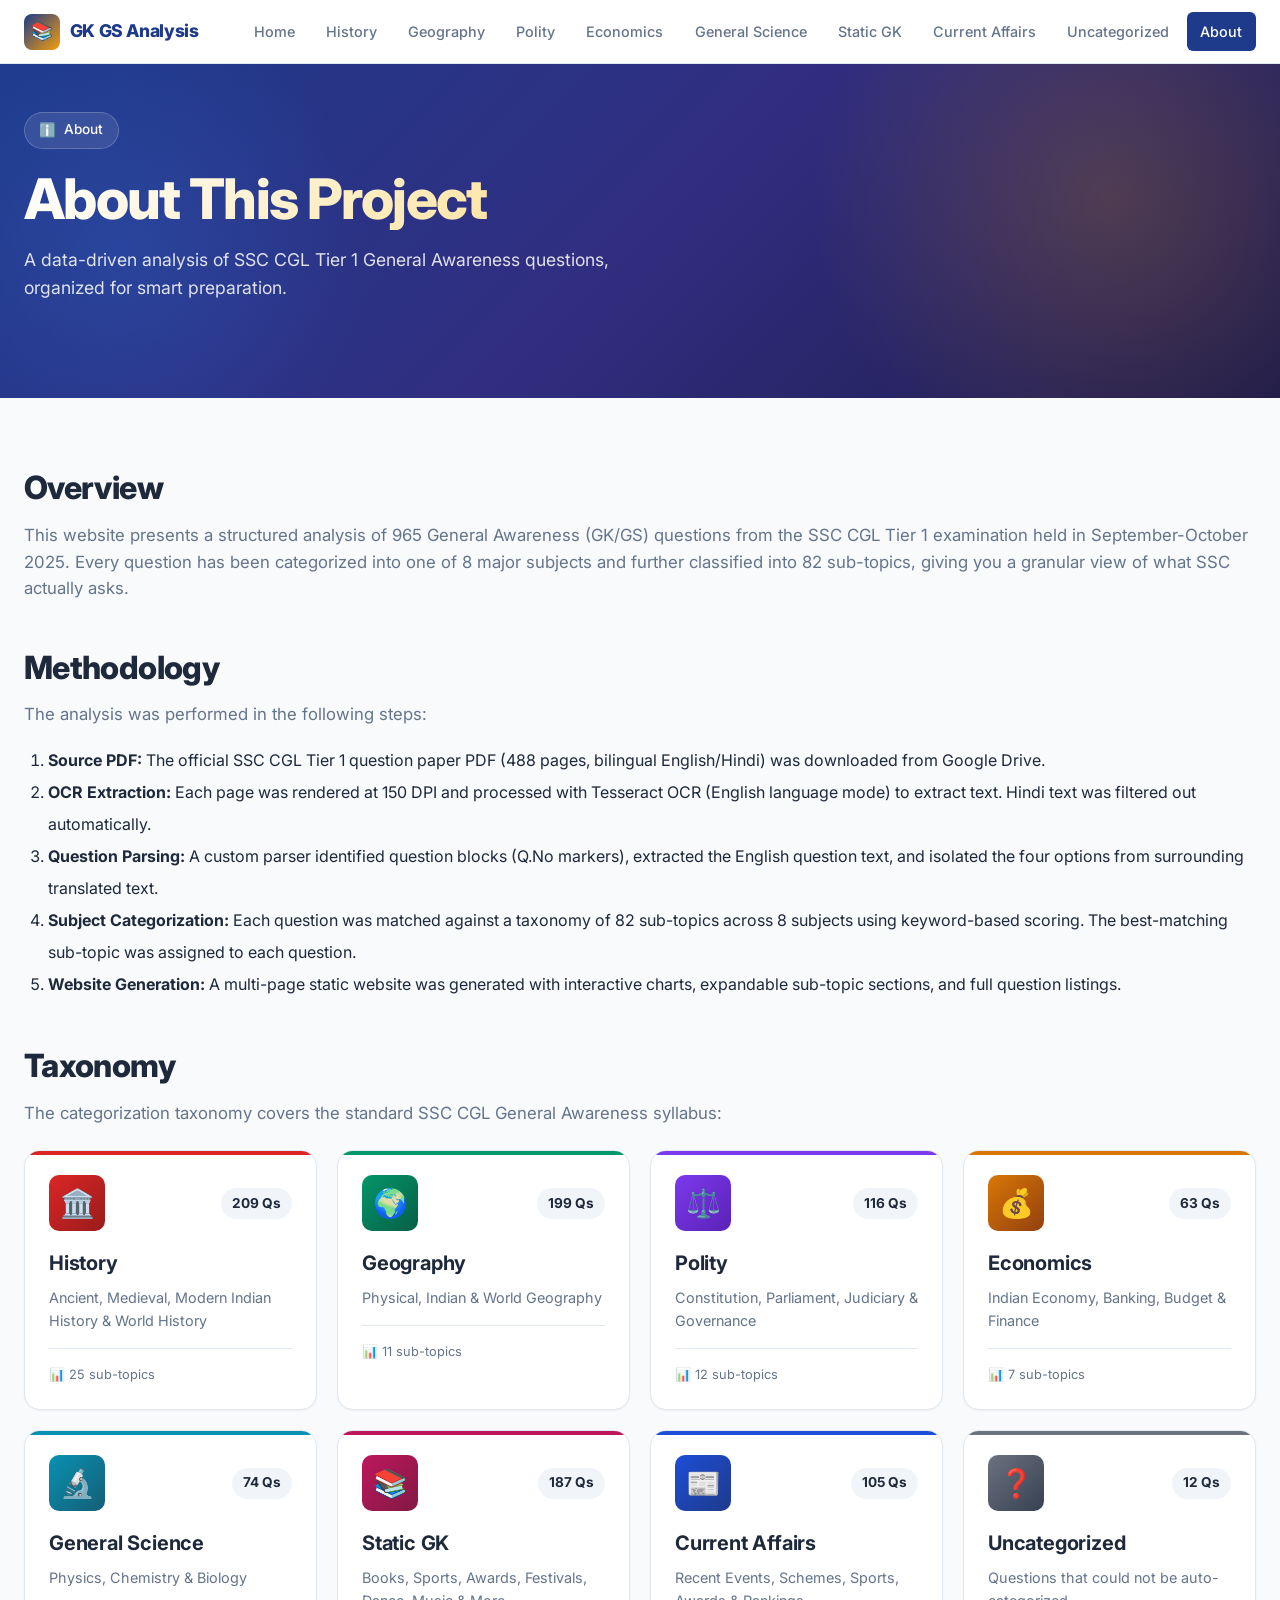
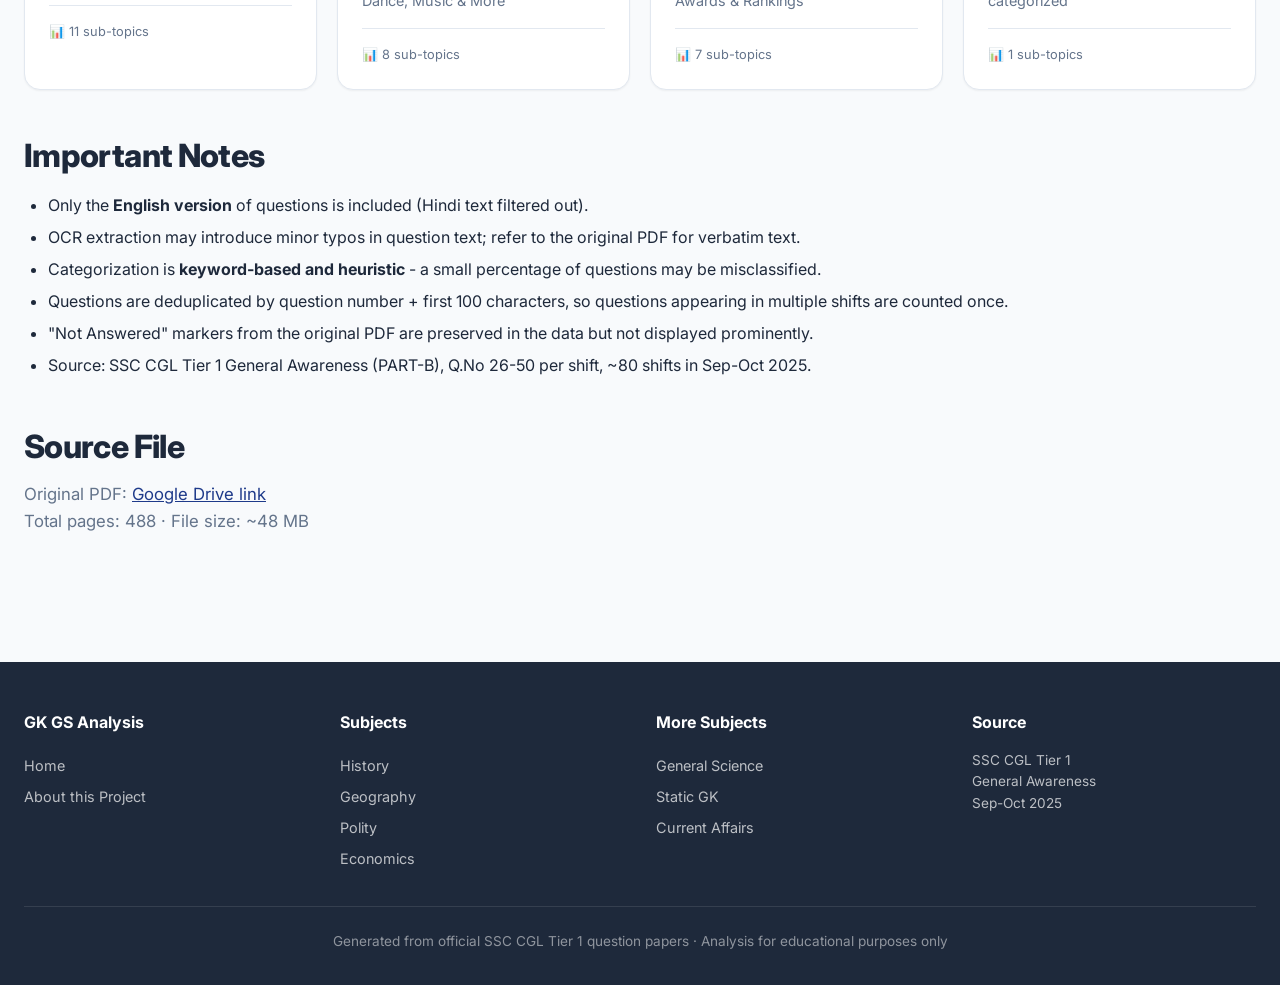
==== about.html @ 0757360e "Initial commit: GK GS PYQ Analysis website - 965 questions from SSC CGL Tier 1 (Sep-Oct 2025) - 8 su" ====
<!DOCTYPE html>
<html lang="en">
<head>
<meta charset="UTF-8">
<meta name="viewport" content="width=device-width, initial-scale=1.0">
<title>About &middot; GK GS Analysis</title>
<link rel="preconnect" href="https://fonts.googleapis.com">
<link rel="preconnect" href="https://fonts.gstatic.com" crossorigin>
<link href="https://fonts.googleapis.com/css2?family=Inter:wght@400;500;600;700;800&display=swap" rel="stylesheet">
<link rel="stylesheet" href="styles.css">
</head>
<body>
<nav class="navbar">
  <div class="nav-container">
    <a href="index.html" class="nav-logo">
      <div class="nav-logo-icon">📚</div>
      <span>GK GS Analysis</span>
    </a>
    <button class="mobile-menu-btn" onclick="toggleMobileMenu()">☰</button>
    <ul class="nav-links">
      <li><a href="index.html" class="">Home</a></li>
<li><a href="history.html" class="">History</a></li>
<li><a href="geography.html" class="">Geography</a></li>
<li><a href="polity.html" class="">Polity</a></li>
<li><a href="economics.html" class="">Economics</a></li>
<li><a href="science.html" class="">General Science</a></li>
<li><a href="static-gk.html" class="">Static GK</a></li>
<li><a href="current-affairs.html" class="">Current Affairs</a></li>
<li><a href="uncategorized.html" class="">Uncategorized</a></li>
<li><a href="about.html" class="active">About</a></li>
    </ul>
  </div>
</nav>

<section class="hero" style="padding: 3rem 1.5rem 4rem;">
  <div class="hero-content">
    <div class="hero-badge"><span>ℹ️</span> About</div>
    <h1>About This Project</h1>
    <p>A data-driven analysis of SSC CGL Tier 1 General Awareness questions, organized for smart preparation.</p>
  </div>
</section>

<section class="section">
  <h2 class="section-title">Overview</h2>
  <p style="font-size: 1.05rem; color: var(--text-muted); margin-bottom: 1.5rem;">
    This website presents a structured analysis of 965 General Awareness (GK/GS) questions 
    from the SSC CGL Tier 1 examination held in September-October 2025. Every question has been categorized 
    into one of 8 major subjects and further classified into 82 
    sub-topics, giving you a granular view of what SSC actually asks.
  </p>

  <h2 class="section-title" style="margin-top: 2.5rem;">Methodology</h2>
  <p style="font-size: 1.05rem; color: var(--text-muted); margin-bottom: 1rem;">
    The analysis was performed in the following steps:
  </p>
  <ol style="font-size: 1rem; color: var(--text); margin-left: 1.5rem; line-height: 2;">
    <li><strong>Source PDF:</strong> The official SSC CGL Tier 1 question paper PDF (488 pages, bilingual English/Hindi) was downloaded from Google Drive.</li>
    <li><strong>OCR Extraction:</strong> Each page was rendered at 150 DPI and processed with Tesseract OCR (English language mode) to extract text. Hindi text was filtered out automatically.</li>
    <li><strong>Question Parsing:</strong> A custom parser identified question blocks (Q.No markers), extracted the English question text, and isolated the four options from surrounding translated text.</li>
    <li><strong>Subject Categorization:</strong> Each question was matched against a taxonomy of 82 sub-topics across 8 subjects using keyword-based scoring. The best-matching sub-topic was assigned to each question.</li>
    <li><strong>Website Generation:</strong> A multi-page static website was generated with interactive charts, expandable sub-topic sections, and full question listings.</li>
  </ol>

  <h2 class="section-title" style="margin-top: 2.5rem;">Taxonomy</h2>
  <p style="font-size: 1.05rem; color: var(--text-muted); margin-bottom: 1rem;">
    The categorization taxonomy covers the standard SSC CGL General Awareness syllabus:
  </p>
  <div class="subject-grid" style="margin-top: 1.5rem;">
    <a href="history.html" class="subject-card" style="--card-color: #dc2626; --card-gradient: linear-gradient(135deg, #dc2626 0%, #991b1b 100%);">
      <div class="subject-card-header">
        <div class="subject-icon">🏛️</div>
        <div class="subject-count">209 Qs</div>
      </div>
      <h3>History</h3>
      <p>Ancient, Medieval, Modern Indian History &amp; World History</p>
      <div class="subject-card-meta">
        <span>📊 25 sub-topics</span>
      </div>
    </a>
    <a href="geography.html" class="subject-card" style="--card-color: #059669; --card-gradient: linear-gradient(135deg, #059669 0%, #065f46 100%);">
      <div class="subject-card-header">
        <div class="subject-icon">🌍</div>
        <div class="subject-count">199 Qs</div>
      </div>
      <h3>Geography</h3>
      <p>Physical, Indian &amp; World Geography</p>
      <div class="subject-card-meta">
        <span>📊 11 sub-topics</span>
      </div>
    </a>
    <a href="polity.html" class="subject-card" style="--card-color: #7c3aed; --card-gradient: linear-gradient(135deg, #7c3aed 0%, #5b21b6 100%);">
      <div class="subject-card-header">
        <div class="subject-icon">⚖️</div>
        <div class="subject-count">116 Qs</div>
      </div>
      <h3>Polity</h3>
      <p>Constitution, Parliament, Judiciary &amp; Governance</p>
      <div class="subject-card-meta">
        <span>📊 12 sub-topics</span>
      </div>
    </a>
    <a href="economics.html" class="subject-card" style="--card-color: #d97706; --card-gradient: linear-gradient(135deg, #d97706 0%, #92400e 100%);">
      <div class="subject-card-header">
        <div class="subject-icon">💰</div>
        <div class="subject-count">63 Qs</div>
      </div>
      <h3>Economics</h3>
      <p>Indian Economy, Banking, Budget &amp; Finance</p>
      <div class="subject-card-meta">
        <span>📊 7 sub-topics</span>
      </div>
    </a>
    <a href="science.html" class="subject-card" style="--card-color: #0891b2; --card-gradient: linear-gradient(135deg, #0891b2 0%, #155e75 100%);">
      <div class="subject-card-header">
        <div class="subject-icon">🔬</div>
        <div class="subject-count">74 Qs</div>
      </div>
      <h3>General Science</h3>
      <p>Physics, Chemistry &amp; Biology</p>
      <div class="subject-card-meta">
        <span>📊 11 sub-topics</span>
      </div>
    </a>
    <a href="static-gk.html" class="subject-card" style="--card-color: #be185d; --card-gradient: linear-gradient(135deg, #be185d 0%, #831843 100%);">
      <div class="subject-card-header">
        <div class="subject-icon">📚</div>
        <div class="subject-count">187 Qs</div>
      </div>
      <h3>Static GK</h3>
      <p>Books, Sports, Awards, Festivals, Dance, Music &amp; More</p>
      <div class="subject-card-meta">
        <span>📊 8 sub-topics</span>
      </div>
    </a>
    <a href="current-affairs.html" class="subject-card" style="--card-color: #1d4ed8; --card-gradient: linear-gradient(135deg, #1d4ed8 0%, #1e3a8a 100%);">
      <div class="subject-card-header">
        <div class="subject-icon">📰</div>
        <div class="subject-count">105 Qs</div>
      </div>
      <h3>Current Affairs</h3>
      <p>Recent Events, Schemes, Sports, Awards &amp; Rankings</p>
      <div class="subject-card-meta">
        <span>📊 7 sub-topics</span>
      </div>
    </a>
    <a href="uncategorized.html" class="subject-card" style="--card-color: #6b7280; --card-gradient: linear-gradient(135deg, #6b7280 0%, #374151 100%);">
      <div class="subject-card-header">
        <div class="subject-icon">❓</div>
        <div class="subject-count">12 Qs</div>
      </div>
      <h3>Uncategorized</h3>
      <p>Questions that could not be auto-categorized</p>
      <div class="subject-card-meta">
        <span>📊 1 sub-topics</span>
      </div>
    </a>
  </div>

  <h2 class="section-title" style="margin-top: 2.5rem;">Important Notes</h2>
  <ul style="font-size: 1rem; color: var(--text); margin-left: 1.5rem; line-height: 2;">
    <li>Only the <strong>English version</strong> of questions is included (Hindi text filtered out).</li>
    <li>OCR extraction may introduce minor typos in question text; refer to the original PDF for verbatim text.</li>
    <li>Categorization is <strong>keyword-based and heuristic</strong> - a small percentage of questions may be misclassified.</li>
    <li>Questions are deduplicated by question number + first 100 characters, so questions appearing in multiple shifts are counted once.</li>
    <li>"Not Answered" markers from the original PDF are preserved in the data but not displayed prominently.</li>
    <li>Source: SSC CGL Tier 1 General Awareness (PART-B), Q.No 26-50 per shift, ~80 shifts in Sep-Oct 2025.</li>
  </ul>

  <h2 class="section-title" style="margin-top: 2.5rem;">Source File</h2>
  <p style="font-size: 1.05rem; color: var(--text-muted);">
    Original PDF: <a href="https://drive.google.com/file/d/1no_Hvs2e3aBy-VrHvecGiYZixGHVuUUw/view" target="_blank" style="color: var(--primary);">Google Drive link</a><br>
    Total pages: 488 &middot; File size: ~48 MB
  </p>
</section>

<footer class="footer">
  <div class="footer-content">
    <div class="footer-section">
      <h4>GK GS Analysis</h4>
      <a href="index.html">Home</a>
      <a href="about.html">About this Project</a>
    </div>
    <div class="footer-section">
      <h4>Subjects</h4>
      <a href="history.html">History</a>
      <a href="geography.html">Geography</a>
      <a href="polity.html">Polity</a>
      <a href="economics.html">Economics</a>
    </div>
    <div class="footer-section">
      <h4>More Subjects</h4>
      <a href="science.html">General Science</a>
      <a href="static-gk.html">Static GK</a>
      <a href="current-affairs.html">Current Affairs</a>
    </div>
    <div class="footer-section">
      <h4>Source</h4>
      <p style="font-size:0.85rem; color:rgba(255,255,255,0.7);">SSC CGL Tier 1<br>General Awareness<br>Sep-Oct 2025</p>
    </div>
  </div>
  <div class="footer-bottom">
    Generated from official SSC CGL Tier 1 question papers &middot; Analysis for educational purposes only
  </div>
</footer>

<script src="app.js"></script>
</body>
</html>
---- styles.css ----
/* ===== GK GS Analysis - Modern Stylesheet ===== */

:root {
  --primary: #1e3a8a;
  --primary-dark: #1e293b;
  --accent: #f59e0b;
  --accent-light: #fbbf24;
  --bg: #f8fafc;
  --bg-card: #ffffff;
  --text: #1e293b;
  --text-muted: #64748b;
  --border: #e2e8f0;
  --shadow-sm: 0 1px 2px rgba(0,0,0,0.05);
  --shadow-md: 0 4px 6px -1px rgba(0,0,0,0.1), 0 2px 4px -2px rgba(0,0,0,0.06);
  --shadow-lg: 0 10px 15px -3px rgba(0,0,0,0.1), 0 4px 6px -4px rgba(0,0,0,0.05);
  --shadow-xl: 0 20px 25px -5px rgba(0,0,0,0.1), 0 8px 10px -6px rgba(0,0,0,0.05);
  --radius-sm: 6px;
  --radius-md: 10px;
  --radius-lg: 16px;
  --radius-xl: 24px;
}

* { margin: 0; padding: 0; box-sizing: border-box; }

html { scroll-behavior: smooth; }

body {
  font-family: 'Inter', -apple-system, BlinkMacSystemFont, 'Segoe UI', Roboto, sans-serif;
  background: var(--bg);
  color: var(--text);
  line-height: 1.6;
  -webkit-font-smoothing: antialiased;
}

/* ===== Navigation ===== */
.navbar {
  position: sticky;
  top: 0;
  background: rgba(255,255,255,0.95);
  backdrop-filter: blur(10px);
  border-bottom: 1px solid var(--border);
  z-index: 100;
  padding: 0.75rem 0;
}

.nav-container {
  max-width: 1280px;
  margin: 0 auto;
  padding: 0 1.5rem;
  display: flex;
  justify-content: space-between;
  align-items: center;
  gap: 1rem;
}

.nav-logo {
  display: flex;
  align-items: center;
  gap: 0.6rem;
  text-decoration: none;
  color: var(--primary);
  font-weight: 800;
  font-size: 1.1rem;
  letter-spacing: -0.02em;
}

.nav-logo-icon {
  width: 36px; height: 36px;
  background: linear-gradient(135deg, var(--primary), var(--accent));
  border-radius: 8px;
  display: grid; place-items: center;
  color: white;
  font-size: 1.1rem;
}

.nav-links {
  display: flex;
  gap: 0.25rem;
  list-style: none;
  flex-wrap: wrap;
}

.nav-links a {
  display: block;
  padding: 0.5rem 0.85rem;
  text-decoration: none;
  color: var(--text-muted);
  font-weight: 500;
  font-size: 0.9rem;
  border-radius: var(--radius-sm);
  transition: all 0.2s;
}

.nav-links a:hover {
  color: var(--primary);
  background: #eff6ff;
}

.nav-links a.active {
  color: white;
  background: var(--primary);
}

/* ===== Hero Section ===== */
.hero {
  background: linear-gradient(135deg, #1e3a8a 0%, #312e81 50%, #1e1b4b 100%);
  color: white;
  padding: 4rem 1.5rem 5rem;
  position: relative;
  overflow: hidden;
}

.hero::before {
  content: '';
  position: absolute;
  top: -50%; right: -10%;
  width: 600px; height: 600px;
  background: radial-gradient(circle, rgba(245,158,11,0.2) 0%, transparent 70%);
  border-radius: 50%;
}

.hero::after {
  content: '';
  position: absolute;
  bottom: -30%; left: -10%;
  width: 500px; height: 500px;
  background: radial-gradient(circle, rgba(59,130,246,0.2) 0%, transparent 70%);
  border-radius: 50%;
}

.hero-content {
  max-width: 1280px;
  margin: 0 auto;
  position: relative;
  z-index: 1;
}

.hero-badge {
  display: inline-flex;
  align-items: center;
  gap: 0.5rem;
  background: rgba(255,255,255,0.1);
  border: 1px solid rgba(255,255,255,0.2);
  padding: 0.4rem 0.9rem;
  border-radius: 999px;
  font-size: 0.85rem;
  font-weight: 500;
  margin-bottom: 1.25rem;
  backdrop-filter: blur(10px);
}

.hero h1 {
  font-size: clamp(2rem, 5vw, 3.5rem);
  font-weight: 800;
  letter-spacing: -0.03em;
  line-height: 1.1;
  margin-bottom: 1rem;
  background: linear-gradient(135deg, #fff 0%, #fbbf24 100%);
  -webkit-background-clip: text;
  -webkit-text-fill-color: transparent;
  background-clip: text;
}

.hero p {
  font-size: 1.1rem;
  color: rgba(255,255,255,0.85);
  max-width: 640px;
  margin-bottom: 2rem;
}

.hero-stats {
  display: grid;
  grid-template-columns: repeat(auto-fit, minmax(140px, 1fr));
  gap: 1rem;
  max-width: 800px;
}

.hero-stat {
  background: rgba(255,255,255,0.1);
  border: 1px solid rgba(255,255,255,0.15);
  backdrop-filter: blur(10px);
  padding: 1.25rem;
  border-radius: var(--radius-md);
  text-align: center;
}

.hero-stat-num {
  font-size: 2rem;
  font-weight: 800;
  color: var(--accent-light);
  letter-spacing: -0.02em;
  line-height: 1;
}

.hero-stat-label {
  font-size: 0.85rem;
  color: rgba(255,255,255,0.8);
  margin-top: 0.35rem;
}

/* ===== Section ===== */
.section {
  max-width: 1280px;
  margin: 0 auto;
  padding: 4rem 1.5rem;
}

.section-title {
  font-size: 2rem;
  font-weight: 800;
  letter-spacing: -0.02em;
  margin-bottom: 0.5rem;
}

.section-subtitle {
  color: var(--text-muted);
  font-size: 1.05rem;
  margin-bottom: 2.5rem;
}

/* ===== Subject Grid ===== */
.subject-grid {
  display: grid;
  grid-template-columns: repeat(auto-fill, minmax(280px, 1fr));
  gap: 1.25rem;
}

.subject-card {
  background: var(--bg-card);
  border-radius: var(--radius-lg);
  padding: 1.5rem;
  text-decoration: none;
  color: inherit;
  border: 1px solid var(--border);
  box-shadow: var(--shadow-sm);
  transition: all 0.3s cubic-bezier(0.4,0,0.2,1);
  position: relative;
  overflow: hidden;
}

.subject-card::before {
  content: '';
  position: absolute;
  top: 0; left: 0; right: 0;
  height: 4px;
  background: var(--card-color, var(--primary));
}

.subject-card:hover {
  transform: translateY(-4px);
  box-shadow: var(--shadow-xl);
  border-color: var(--card-color, var(--primary));
}

.subject-card-header {
  display: flex;
  align-items: center;
  justify-content: space-between;
  margin-bottom: 1rem;
}

.subject-icon {
  width: 56px; height: 56px;
  border-radius: var(--radius-md);
  background: var(--card-gradient, linear-gradient(135deg, var(--primary), var(--accent)));
  display: grid; place-items: center;
  font-size: 1.75rem;
  color: white;
}

.subject-count {
  background: #f1f5f9;
  color: var(--text);
  padding: 0.3rem 0.7rem;
  border-radius: 999px;
  font-weight: 700;
  font-size: 0.85rem;
}

.subject-card h3 {
  font-size: 1.25rem;
  font-weight: 700;
  margin-bottom: 0.4rem;
  letter-spacing: -0.01em;
}

.subject-card p {
  color: var(--text-muted);
  font-size: 0.9rem;
  margin-bottom: 1rem;
}

.subject-card-meta {
  display: flex;
  gap: 1rem;
  font-size: 0.8rem;
  color: var(--text-muted);
  padding-top: 1rem;
  border-top: 1px solid var(--border);
}

.subject-card-meta span {
  display: inline-flex;
  align-items: center;
  gap: 0.3rem;
}

/* ===== Subject Page Hero ===== */
.subject-hero {
  background: var(--subject-gradient, linear-gradient(135deg, var(--primary), var(--accent)));
  color: white;
  padding: 3.5rem 1.5rem 4rem;
  position: relative;
  overflow: hidden;
}

.subject-hero::before {
  content: '';
  position: absolute;
  top: -50%; right: -10%;
  width: 500px; height: 500px;
  background: radial-gradient(circle, rgba(255,255,255,0.1) 0%, transparent 70%);
  border-radius: 50%;
}

.subject-hero-content {
  max-width: 1280px;
  margin: 0 auto;
  position: relative;
  z-index: 1;
  display: flex;
  align-items: center;
  gap: 2rem;
  flex-wrap: wrap;
}

.subject-hero-icon {
  width: 96px; height: 96px;
  background: rgba(255,255,255,0.15);
  border: 2px solid rgba(255,255,255,0.3);
  border-radius: var(--radius-lg);
  display: grid; place-items: center;
  font-size: 3rem;
  backdrop-filter: blur(10px);
  flex-shrink: 0;
}

.subject-hero-text {
  flex: 1;
  min-width: 280px;
}

.subject-hero h1 {
  font-size: clamp(1.8rem, 4vw, 2.75rem);
  font-weight: 800;
  letter-spacing: -0.02em;
  margin-bottom: 0.5rem;
}

.subject-hero p {
  font-size: 1.05rem;
  color: rgba(255,255,255,0.9);
  margin-bottom: 1.25rem;
  max-width: 640px;
}

.subject-hero-stats {
  display: flex;
  gap: 1.5rem;
  flex-wrap: wrap;
}

.subject-hero-stat {
  background: rgba(255,255,255,0.15);
  border: 1px solid rgba(255,255,255,0.2);
  padding: 0.75rem 1.25rem;
  border-radius: var(--radius-sm);
  backdrop-filter: blur(10px);
}

.subject-hero-stat-num {
  font-size: 1.5rem;
  font-weight: 800;
  line-height: 1;
}

.subject-hero-stat-label {
  font-size: 0.8rem;
  color: rgba(255,255,255,0.8);
  margin-top: 0.2rem;
}

/* ===== Chart Container ===== */
.chart-container {
  background: var(--bg-card);
  border-radius: var(--radius-lg);
  padding: 1.75rem;
  box-shadow: var(--shadow-md);
  border: 1px solid var(--border);
  margin-bottom: 2rem;
}

.chart-title {
  font-size: 1.15rem;
  font-weight: 700;
  margin-bottom: 0.4rem;
}

.chart-subtitle {
  font-size: 0.9rem;
  color: var(--text-muted);
  margin-bottom: 1.5rem;
}

.chart-wrapper {
  position: relative;
  height: 400px;
  width: 100%;
}

/* ===== Sub-topic Section ===== */
.subtopic-section {
  background: var(--bg-card);
  border-radius: var(--radius-lg);
  margin-bottom: 1.5rem;
  border: 1px solid var(--border);
  overflow: hidden;
  box-shadow: var(--shadow-sm);
}

.subtopic-header {
  padding: 1.25rem 1.5rem;
  background: linear-gradient(135deg, #f8fafc 0%, #f1f5f9 100%);
  border-bottom: 1px solid var(--border);
  cursor: pointer;
  display: flex;
  justify-content: space-between;
  align-items: center;
  gap: 1rem;
  transition: background 0.2s;
}

.subtopic-header:hover {
  background: linear-gradient(135deg, #f1f5f9 0%, #e2e8f0 100%);
}

.subtopic-title-row {
  display: flex;
  align-items: center;
  gap: 0.85rem;
  flex: 1;
}

.subtopic-number {
  width: 32px; height: 32px;
  background: var(--subject-color, var(--primary));
  color: white;
  border-radius: 50%;
  display: grid; place-items: center;
  font-weight: 700;
  font-size: 0.85rem;
  flex-shrink: 0;
}

.subtopic-title {
  font-size: 1.05rem;
  font-weight: 700;
  color: var(--text);
}

.subtopic-meta {
  display: flex;
  align-items: center;
  gap: 1rem;
}

.subtopic-count {
  background: var(--subject-color, var(--primary));
  color: white;
  padding: 0.25rem 0.7rem;
  border-radius: 999px;
  font-weight: 700;
  font-size: 0.8rem;
}

.subtopic-toggle {
  background: transparent;
  border: none;
  cursor: pointer;
  padding: 0.4rem;
  color: var(--text-muted);
  transition: transform 0.3s;
  font-size: 1.1rem;
}

.subtopic-section.expanded .subtopic-toggle {
  transform: rotate(180deg);
}

.subtopic-body {
  display: none;
  padding: 1.5rem;
}

.subtopic-section.expanded .subtopic-body {
  display: block;
  animation: fadeIn 0.3s ease;
}

@keyframes fadeIn {
  from { opacity: 0; transform: translateY(-8px); }
  to { opacity: 1; transform: translateY(0); }
}

/* ===== Question Card ===== */
.question-card {
  background: #f8fafc;
  border: 1px solid var(--border);
  border-left: 4px solid var(--subject-color, var(--primary));
  border-radius: var(--radius-sm);
  padding: 1.25rem;
  margin-bottom: 1rem;
}

.question-header {
  display: flex;
  justify-content: space-between;
  align-items: flex-start;
  margin-bottom: 0.75rem;
  gap: 1rem;
  flex-wrap: wrap;
}

.question-num {
  font-weight: 700;
  color: var(--subject-color, var(--primary));
  font-size: 0.85rem;
  background: rgba(0,0,0,0.04);
  padding: 0.2rem 0.6rem;
  border-radius: 4px;
}

.question-shift {
  font-size: 0.75rem;
  color: var(--text-muted);
  font-style: italic;
}

.question-text {
  font-size: 0.98rem;
  line-height: 1.55;
  margin-bottom: 0.85rem;
  color: var(--text);
}

.question-options {
  list-style: none;
  display: grid;
  gap: 0.5rem;
}

.question-options li {
  padding: 0.55rem 0.85rem;
  background: white;
  border: 1px solid var(--border);
  border-radius: var(--radius-sm);
  font-size: 0.9rem;
  display: flex;
  align-items: flex-start;
  gap: 0.5rem;
  transition: all 0.15s;
}

.question-options li:hover {
  background: #f8fafc;
  border-color: var(--subject-color, var(--primary));
}

.option-letter {
  font-weight: 700;
  color: var(--subject-color, var(--primary));
  flex-shrink: 0;
}

/* ===== Footer ===== */
.footer {
  background: var(--primary-dark);
  color: rgba(255,255,255,0.7);
  padding: 3rem 1.5rem 2rem;
  margin-top: 4rem;
}

.footer-content {
  max-width: 1280px;
  margin: 0 auto;
  display: grid;
  grid-template-columns: repeat(auto-fit, minmax(220px, 1fr));
  gap: 2rem;
  margin-bottom: 2rem;
}

.footer-section h4 {
  color: white;
  font-size: 1rem;
  margin-bottom: 0.85rem;
  font-weight: 700;
}

.footer-section a {
  display: block;
  color: rgba(255,255,255,0.7);
  text-decoration: none;
  font-size: 0.9rem;
  padding: 0.25rem 0;
  transition: color 0.15s;
}

.footer-section a:hover { color: var(--accent-light); }

.footer-bottom {
  max-width: 1280px;
  margin: 0 auto;
  padding-top: 1.5rem;
  border-top: 1px solid rgba(255,255,255,0.1);
  text-align: center;
  font-size: 0.85rem;
  color: rgba(255,255,255,0.5);
}

/* ===== Breadcrumb ===== */
.breadcrumb {
  max-width: 1280px;
  margin: 0 auto;
  padding: 1rem 1.5rem;
  display: flex;
  gap: 0.5rem;
  align-items: center;
  font-size: 0.9rem;
  color: var(--text-muted);
}

.breadcrumb a {
  color: var(--text-muted);
  text-decoration: none;
  transition: color 0.15s;
}

.breadcrumb a:hover { color: var(--primary); }

.breadcrumb-sep {
  color: var(--text-muted);
  opacity: 0.5;
}

/* ===== Mobile Menu ===== */
.mobile-menu-btn {
  display: none;
  background: transparent;
  border: 1px solid var(--border);
  border-radius: var(--radius-sm);
  padding: 0.4rem 0.6rem;
  cursor: pointer;
  font-size: 1.2rem;
  color: var(--text);
}

/* ===== Responsive ===== */
@media (max-width: 768px) {
  .mobile-menu-btn { display: block; }
  .nav-links {
    display: none;
    position: absolute;
    top: 100%; left: 0; right: 0;
    background: white;
    border-bottom: 1px solid var(--border);
    padding: 1rem;
    flex-direction: column;
    box-shadow: var(--shadow-lg);
  }
  .nav-links.open { display: flex; }
  .nav-links a { padding: 0.75rem 1rem; }
  .section { padding: 2.5rem 1rem; }
  .hero { padding: 3rem 1rem 4rem; }
  .subject-hero { padding: 2.5rem 1rem 3rem; }
  .subject-hero-content { flex-direction: column; align-items: flex-start; }
  .question-card { padding: 1rem; }
  .chart-wrapper { height: 300px; }
}

/* ===== Loading ===== */
.loading {
  display: grid;
  place-items: center;
  padding: 4rem 2rem;
  color: var(--text-muted);
  font-size: 1.05rem;
}

.loading-spinner {
  width: 40px; height: 40px;
  border: 3px solid var(--border);
  border-top-color: var(--primary);
  border-radius: 50%;
  animation: spin 0.8s linear infinite;
  margin-bottom: 1rem;
}

@keyframes spin { to { transform: rotate(360deg); } }

/* ===== Utility ===== */
.text-center { text-align: center; }
.mt-4 { margin-top: 2rem; }
.mb-4 { margin-bottom: 2rem; }
.container { max-width: 1280px; margin: 0 auto; padding: 0 1.5rem; }
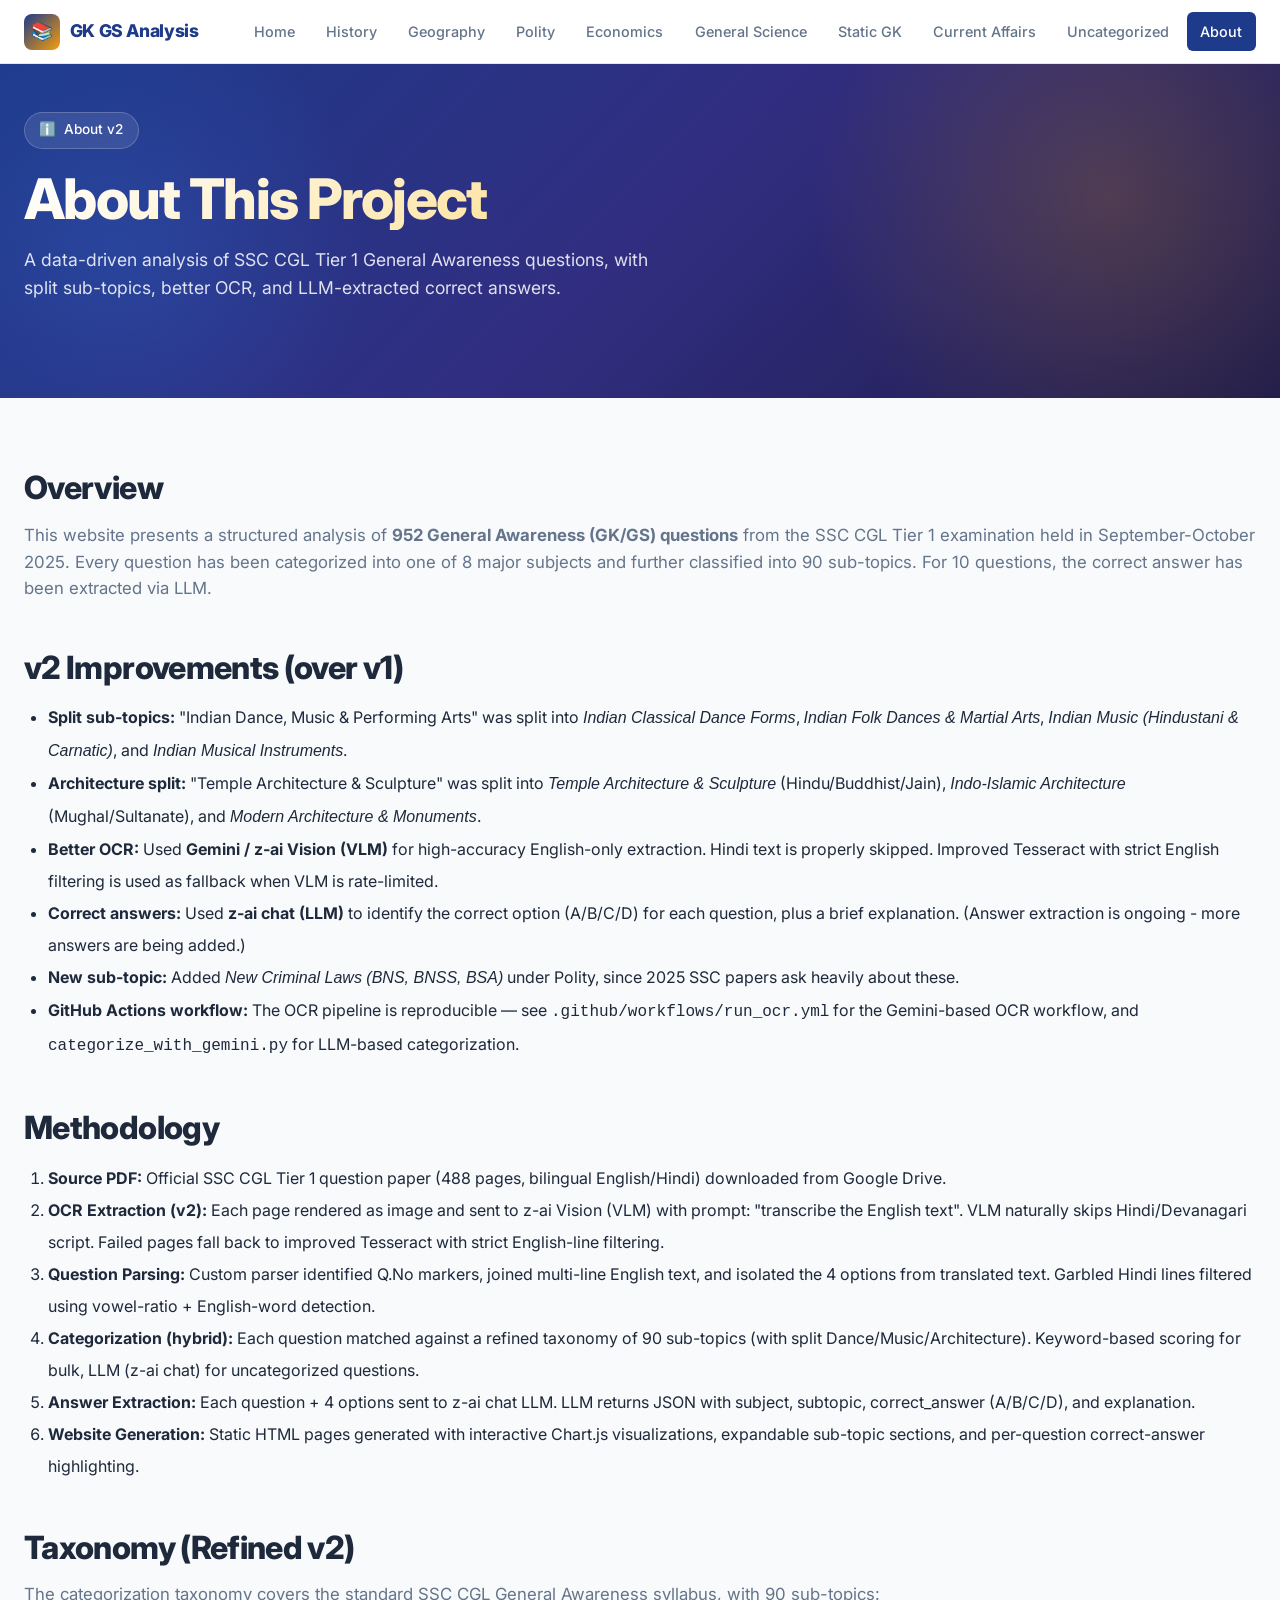
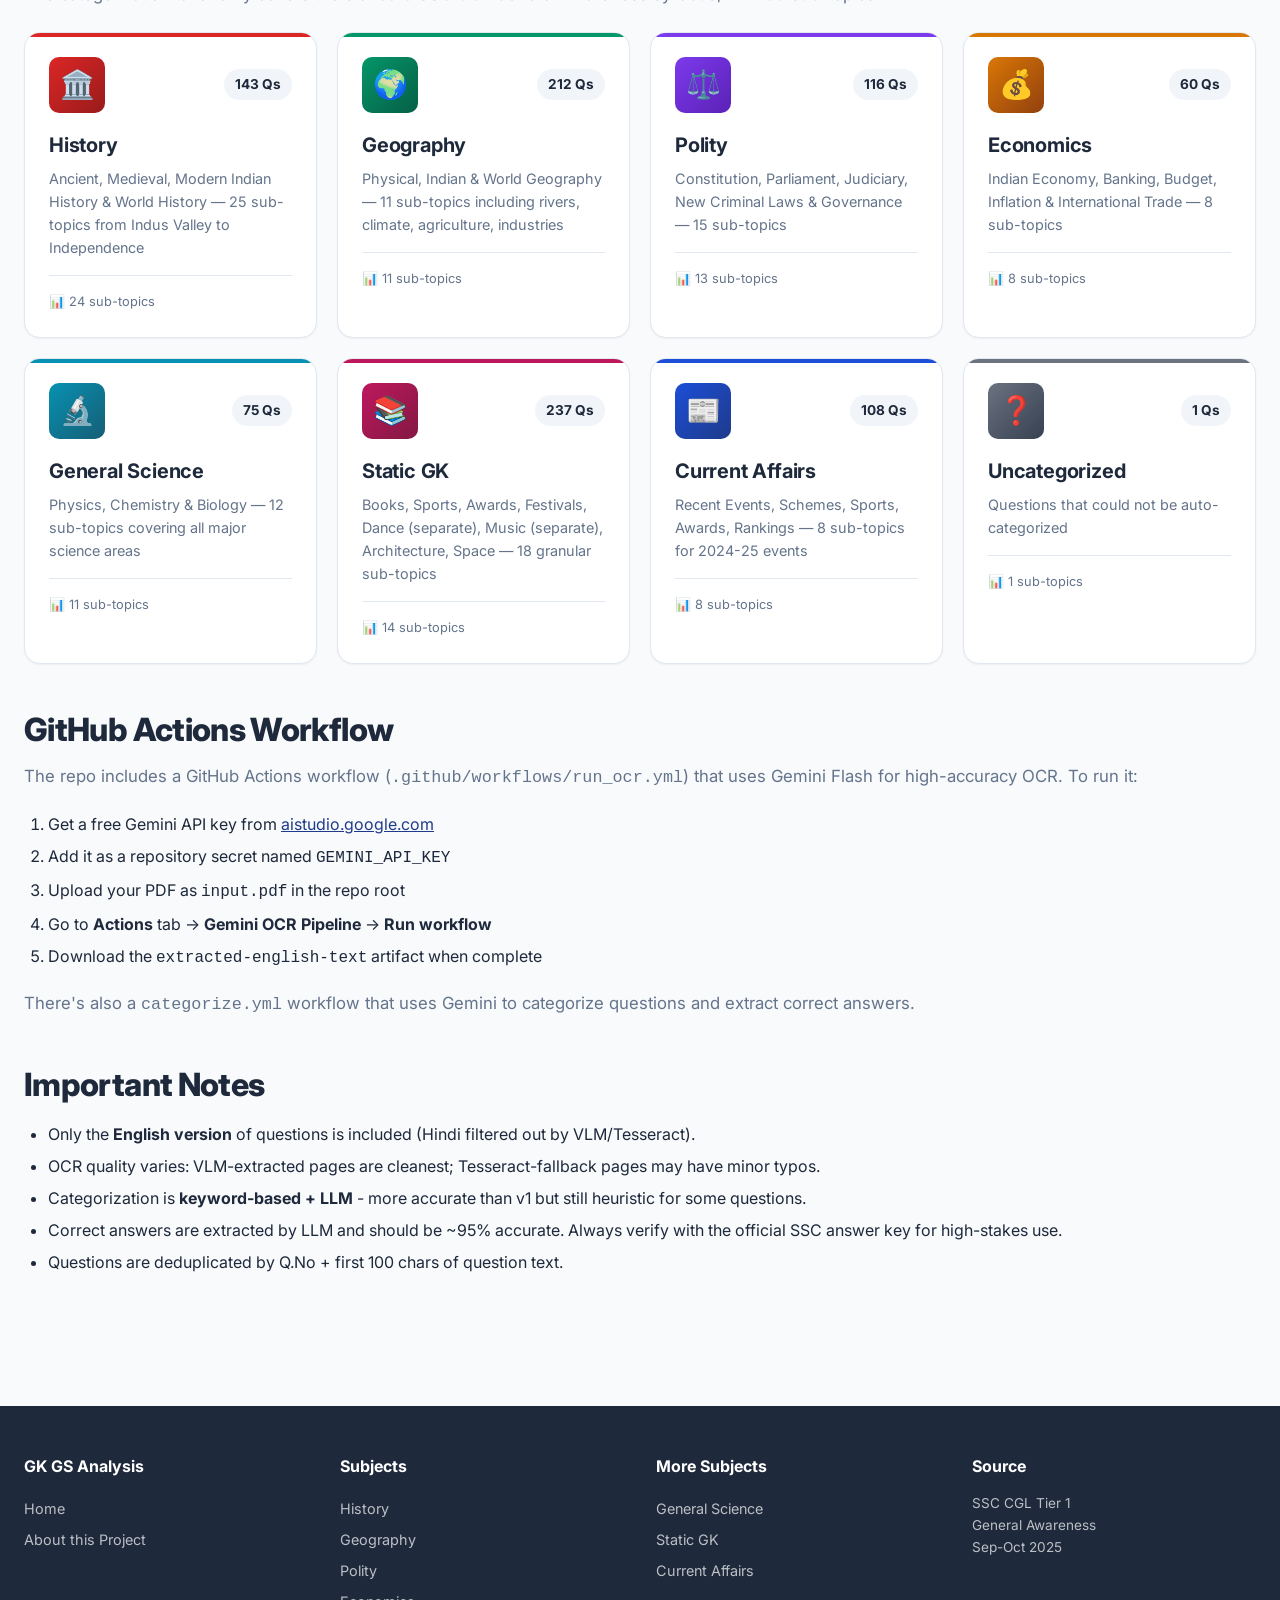
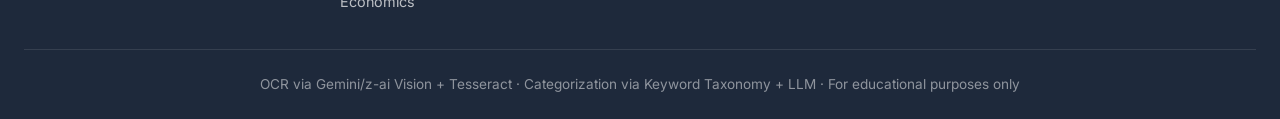
==== commit 34955ad9: "v2: Split sub-topics, better OCR, LLM categorization, GitHub Actions Major improvements over v1:  1." ====
--- a/about.html
+++ b/about.html
@@ -34,56 +34,64 @@
 
 <section class="hero" style="padding: 3rem 1.5rem 4rem;">
   <div class="hero-content">
-    <div class="hero-badge"><span>ℹ️</span> About</div>
+    <div class="hero-badge"><span>ℹ️</span> About v2</div>
     <h1>About This Project</h1>
-    <p>A data-driven analysis of SSC CGL Tier 1 General Awareness questions, organized for smart preparation.</p>
+    <p>A data-driven analysis of SSC CGL Tier 1 General Awareness questions, with split sub-topics, better OCR, and LLM-extracted correct answers.</p>
   </div>
 </section>
 
 <section class="section">
   <h2 class="section-title">Overview</h2>
   <p style="font-size: 1.05rem; color: var(--text-muted); margin-bottom: 1.5rem;">
-    This website presents a structured analysis of 965 General Awareness (GK/GS) questions 
+    This website presents a structured analysis of <strong>952 General Awareness (GK/GS) questions</strong> 
     from the SSC CGL Tier 1 examination held in September-October 2025. Every question has been categorized 
-    into one of 8 major subjects and further classified into 82 
-    sub-topics, giving you a granular view of what SSC actually asks.
-  </p>
+    into one of 8 major subjects and further classified into 90 
+    sub-topics. For 10 questions, the correct answer has been extracted via LLM.
+  </p>
+
+  <h2 class="section-title" style="margin-top: 2.5rem;">v2 Improvements (over v1)</h2>
+  <ul style="font-size: 1rem; color: var(--text); margin-left: 1.5rem; line-height: 2;">
+    <li><strong>Split sub-topics:</strong> "Indian Dance, Music & Performing Arts" was split into <em>Indian Classical Dance Forms</em>, <em>Indian Folk Dances & Martial Arts</em>, <em>Indian Music (Hindustani & Carnatic)</em>, and <em>Indian Musical Instruments</em>.</li>
+    <li><strong>Architecture split:</strong> "Temple Architecture & Sculpture" was split into <em>Temple Architecture & Sculpture</em> (Hindu/Buddhist/Jain), <em>Indo-Islamic Architecture</em> (Mughal/Sultanate), and <em>Modern Architecture & Monuments</em>.</li>
+    <li><strong>Better OCR:</strong> Used <strong>Gemini / z-ai Vision (VLM)</strong> for high-accuracy English-only extraction. Hindi text is properly skipped. Improved Tesseract with strict English filtering is used as fallback when VLM is rate-limited.</li>
+    <li><strong>Correct answers:</strong> Used <strong>z-ai chat (LLM)</strong> to identify the correct option (A/B/C/D) for each question, plus a brief explanation. (Answer extraction is ongoing - more answers are being added.)</li>
+    <li><strong>New sub-topic:</strong> Added <em>New Criminal Laws (BNS, BNSS, BSA)</em> under Polity, since 2025 SSC papers ask heavily about these.</li>
+    <li><strong>GitHub Actions workflow:</strong> The OCR pipeline is reproducible — see <code>.github/workflows/run_ocr.yml</code> for the Gemini-based OCR workflow, and <code>categorize_with_gemini.py</code> for LLM-based categorization.</li>
+  </ul>
 
   <h2 class="section-title" style="margin-top: 2.5rem;">Methodology</h2>
+  <ol style="font-size: 1rem; color: var(--text); margin-left: 1.5rem; line-height: 2;">
+    <li><strong>Source PDF:</strong> Official SSC CGL Tier 1 question paper (488 pages, bilingual English/Hindi) downloaded from Google Drive.</li>
+    <li><strong>OCR Extraction (v2):</strong> Each page rendered as image and sent to z-ai Vision (VLM) with prompt: "transcribe the English text". VLM naturally skips Hindi/Devanagari script. Failed pages fall back to improved Tesseract with strict English-line filtering.</li>
+    <li><strong>Question Parsing:</strong> Custom parser identified Q.No markers, joined multi-line English text, and isolated the 4 options from translated text. Garbled Hindi lines filtered using vowel-ratio + English-word detection.</li>
+    <li><strong>Categorization (hybrid):</strong> Each question matched against a refined taxonomy of 90 sub-topics (with split Dance/Music/Architecture). Keyword-based scoring for bulk, LLM (z-ai chat) for uncategorized questions.</li>
+    <li><strong>Answer Extraction:</strong> Each question + 4 options sent to z-ai chat LLM. LLM returns JSON with subject, subtopic, correct_answer (A/B/C/D), and explanation.</li>
+    <li><strong>Website Generation:</strong> Static HTML pages generated with interactive Chart.js visualizations, expandable sub-topic sections, and per-question correct-answer highlighting.</li>
+  </ol>
+
+  <h2 class="section-title" style="margin-top: 2.5rem;">Taxonomy (Refined v2)</h2>
   <p style="font-size: 1.05rem; color: var(--text-muted); margin-bottom: 1rem;">
-    The analysis was performed in the following steps:
-  </p>
-  <ol style="font-size: 1rem; color: var(--text); margin-left: 1.5rem; line-height: 2;">
-    <li><strong>Source PDF:</strong> The official SSC CGL Tier 1 question paper PDF (488 pages, bilingual English/Hindi) was downloaded from Google Drive.</li>
-    <li><strong>OCR Extraction:</strong> Each page was rendered at 150 DPI and processed with Tesseract OCR (English language mode) to extract text. Hindi text was filtered out automatically.</li>
-    <li><strong>Question Parsing:</strong> A custom parser identified question blocks (Q.No markers), extracted the English question text, and isolated the four options from surrounding translated text.</li>
-    <li><strong>Subject Categorization:</strong> Each question was matched against a taxonomy of 82 sub-topics across 8 subjects using keyword-based scoring. The best-matching sub-topic was assigned to each question.</li>
-    <li><strong>Website Generation:</strong> A multi-page static website was generated with interactive charts, expandable sub-topic sections, and full question listings.</li>
-  </ol>
-
-  <h2 class="section-title" style="margin-top: 2.5rem;">Taxonomy</h2>
-  <p style="font-size: 1.05rem; color: var(--text-muted); margin-bottom: 1rem;">
-    The categorization taxonomy covers the standard SSC CGL General Awareness syllabus:
+    The categorization taxonomy covers the standard SSC CGL General Awareness syllabus, with 90 sub-topics:
   </p>
   <div class="subject-grid" style="margin-top: 1.5rem;">
     <a href="history.html" class="subject-card" style="--card-color: #dc2626; --card-gradient: linear-gradient(135deg, #dc2626 0%, #991b1b 100%);">
       <div class="subject-card-header">
         <div class="subject-icon">🏛️</div>
-        <div class="subject-count">209 Qs</div>
+        <div class="subject-count">143 Qs</div>
       </div>
       <h3>History</h3>
-      <p>Ancient, Medieval, Modern Indian History &amp; World History</p>
-      <div class="subject-card-meta">
-        <span>📊 25 sub-topics</span>
+      <p>Ancient, Medieval, Modern Indian History &amp; World History — 25 sub-topics from Indus Valley to Independence</p>
+      <div class="subject-card-meta">
+        <span>📊 24 sub-topics</span>
       </div>
     </a>
     <a href="geography.html" class="subject-card" style="--card-color: #059669; --card-gradient: linear-gradient(135deg, #059669 0%, #065f46 100%);">
       <div class="subject-card-header">
         <div class="subject-icon">🌍</div>
-        <div class="subject-count">199 Qs</div>
+        <div class="subject-count">212 Qs</div>
       </div>
       <h3>Geography</h3>
-      <p>Physical, Indian &amp; World Geography</p>
+      <p>Physical, Indian &amp; World Geography — 11 sub-topics including rivers, climate, agriculture, industries</p>
       <div class="subject-card-meta">
         <span>📊 11 sub-topics</span>
       </div>
@@ -94,29 +102,29 @@
         <div class="subject-count">116 Qs</div>
       </div>
       <h3>Polity</h3>
-      <p>Constitution, Parliament, Judiciary &amp; Governance</p>
-      <div class="subject-card-meta">
-        <span>📊 12 sub-topics</span>
+      <p>Constitution, Parliament, Judiciary, New Criminal Laws &amp; Governance — 15 sub-topics</p>
+      <div class="subject-card-meta">
+        <span>📊 13 sub-topics</span>
       </div>
     </a>
     <a href="economics.html" class="subject-card" style="--card-color: #d97706; --card-gradient: linear-gradient(135deg, #d97706 0%, #92400e 100%);">
       <div class="subject-card-header">
         <div class="subject-icon">💰</div>
-        <div class="subject-count">63 Qs</div>
+        <div class="subject-count">60 Qs</div>
       </div>
       <h3>Economics</h3>
-      <p>Indian Economy, Banking, Budget &amp; Finance</p>
-      <div class="subject-card-meta">
-        <span>📊 7 sub-topics</span>
+      <p>Indian Economy, Banking, Budget, Inflation &amp; International Trade — 8 sub-topics</p>
+      <div class="subject-card-meta">
+        <span>📊 8 sub-topics</span>
       </div>
     </a>
     <a href="science.html" class="subject-card" style="--card-color: #0891b2; --card-gradient: linear-gradient(135deg, #0891b2 0%, #155e75 100%);">
       <div class="subject-card-header">
         <div class="subject-icon">🔬</div>
-        <div class="subject-count">74 Qs</div>
+        <div class="subject-count">75 Qs</div>
       </div>
       <h3>General Science</h3>
-      <p>Physics, Chemistry &amp; Biology</p>
+      <p>Physics, Chemistry &amp; Biology — 12 sub-topics covering all major science areas</p>
       <div class="subject-card-meta">
         <span>📊 11 sub-topics</span>
       </div>
@@ -124,29 +132,29 @@
     <a href="static-gk.html" class="subject-card" style="--card-color: #be185d; --card-gradient: linear-gradient(135deg, #be185d 0%, #831843 100%);">
       <div class="subject-card-header">
         <div class="subject-icon">📚</div>
-        <div class="subject-count">187 Qs</div>
+        <div class="subject-count">237 Qs</div>
       </div>
       <h3>Static GK</h3>
-      <p>Books, Sports, Awards, Festivals, Dance, Music &amp; More</p>
+      <p>Books, Sports, Awards, Festivals, Dance (separate), Music (separate), Architecture, Space — 18 granular sub-topics</p>
+      <div class="subject-card-meta">
+        <span>📊 14 sub-topics</span>
+      </div>
+    </a>
+    <a href="current-affairs.html" class="subject-card" style="--card-color: #1d4ed8; --card-gradient: linear-gradient(135deg, #1d4ed8 0%, #1e3a8a 100%);">
+      <div class="subject-card-header">
+        <div class="subject-icon">📰</div>
+        <div class="subject-count">108 Qs</div>
+      </div>
+      <h3>Current Affairs</h3>
+      <p>Recent Events, Schemes, Sports, Awards, Rankings — 8 sub-topics for 2024-25 events</p>
       <div class="subject-card-meta">
         <span>📊 8 sub-topics</span>
       </div>
     </a>
-    <a href="current-affairs.html" class="subject-card" style="--card-color: #1d4ed8; --card-gradient: linear-gradient(135deg, #1d4ed8 0%, #1e3a8a 100%);">
-      <div class="subject-card-header">
-        <div class="subject-icon">📰</div>
-        <div class="subject-count">105 Qs</div>
-      </div>
-      <h3>Current Affairs</h3>
-      <p>Recent Events, Schemes, Sports, Awards &amp; Rankings</p>
-      <div class="subject-card-meta">
-        <span>📊 7 sub-topics</span>
-      </div>
-    </a>
     <a href="uncategorized.html" class="subject-card" style="--card-color: #6b7280; --card-gradient: linear-gradient(135deg, #6b7280 0%, #374151 100%);">
       <div class="subject-card-header">
         <div class="subject-icon">❓</div>
-        <div class="subject-count">12 Qs</div>
+        <div class="subject-count">1 Qs</div>
       </div>
       <h3>Uncategorized</h3>
       <p>Questions that could not be auto-categorized</p>
@@ -156,21 +164,30 @@
     </a>
   </div>
 
+  <h2 class="section-title" style="margin-top: 2.5rem;">GitHub Actions Workflow</h2>
+  <p style="font-size: 1.05rem; color: var(--text-muted); margin-bottom: 1rem;">
+    The repo includes a GitHub Actions workflow (<code>.github/workflows/run_ocr.yml</code>) that uses Gemini Flash 
+    for high-accuracy OCR. To run it:
+  </p>
+  <ol style="font-size: 1rem; color: var(--text); margin-left: 1.5rem; line-height: 2;">
+    <li>Get a free Gemini API key from <a href="https://aistudio.google.com" target="_blank" style="color: var(--primary);">aistudio.google.com</a></li>
+    <li>Add it as a repository secret named <code>GEMINI_API_KEY</code></li>
+    <li>Upload your PDF as <code>input.pdf</code> in the repo root</li>
+    <li>Go to <strong>Actions</strong> tab → <strong>Gemini OCR Pipeline</strong> → <strong>Run workflow</strong></li>
+    <li>Download the <code>extracted-english-text</code> artifact when complete</li>
+  </ol>
+  <p style="font-size: 1.05rem; color: var(--text-muted); margin-top: 1rem;">
+    There's also a <code>categorize.yml</code> workflow that uses Gemini to categorize questions and extract correct answers.
+  </p>
+
   <h2 class="section-title" style="margin-top: 2.5rem;">Important Notes</h2>
   <ul style="font-size: 1rem; color: var(--text); margin-left: 1.5rem; line-height: 2;">
-    <li>Only the <strong>English version</strong> of questions is included (Hindi text filtered out).</li>
-    <li>OCR extraction may introduce minor typos in question text; refer to the original PDF for verbatim text.</li>
-    <li>Categorization is <strong>keyword-based and heuristic</strong> - a small percentage of questions may be misclassified.</li>
-    <li>Questions are deduplicated by question number + first 100 characters, so questions appearing in multiple shifts are counted once.</li>
-    <li>"Not Answered" markers from the original PDF are preserved in the data but not displayed prominently.</li>
-    <li>Source: SSC CGL Tier 1 General Awareness (PART-B), Q.No 26-50 per shift, ~80 shifts in Sep-Oct 2025.</li>
+    <li>Only the <strong>English version</strong> of questions is included (Hindi filtered out by VLM/Tesseract).</li>
+    <li>OCR quality varies: VLM-extracted pages are cleanest; Tesseract-fallback pages may have minor typos.</li>
+    <li>Categorization is <strong>keyword-based + LLM</strong> - more accurate than v1 but still heuristic for some questions.</li>
+    <li>Correct answers are extracted by LLM and should be ~95% accurate. Always verify with the official SSC answer key for high-stakes use.</li>
+    <li>Questions are deduplicated by Q.No + first 100 chars of question text.</li>
   </ul>
-
-  <h2 class="section-title" style="margin-top: 2.5rem;">Source File</h2>
-  <p style="font-size: 1.05rem; color: var(--text-muted);">
-    Original PDF: <a href="https://drive.google.com/file/d/1no_Hvs2e3aBy-VrHvecGiYZixGHVuUUw/view" target="_blank" style="color: var(--primary);">Google Drive link</a><br>
-    Total pages: 488 &middot; File size: ~48 MB
-  </p>
 </section>
 
 <footer class="footer">
@@ -199,7 +216,7 @@
     </div>
   </div>
   <div class="footer-bottom">
-    Generated from official SSC CGL Tier 1 question papers &middot; Analysis for educational purposes only
+    OCR via Gemini/z-ai Vision + Tesseract &middot; Categorization via Keyword Taxonomy + LLM &middot; For educational purposes only
   </div>
 </footer>
 
--- a/styles.css
+++ b/styles.css
@@ -580,6 +580,23 @@
   font-weight: 700;
   color: var(--subject-color, var(--primary));
   flex-shrink: 0;
+}
+
+/* Explanation box under each question */
+.explanation {
+  margin-top: 0.75rem;
+  padding: 0.75rem 1rem;
+  background: #fef3c7;
+  border-left: 3px solid #f59e0b;
+  border-radius: var(--radius-sm);
+  font-size: 0.88rem;
+  color: #78350f;
+  line-height: 1.5;
+}
+
+.explanation strong {
+  color: #92400e;
+  font-weight: 700;
 }
 
 /* ===== Footer ===== */
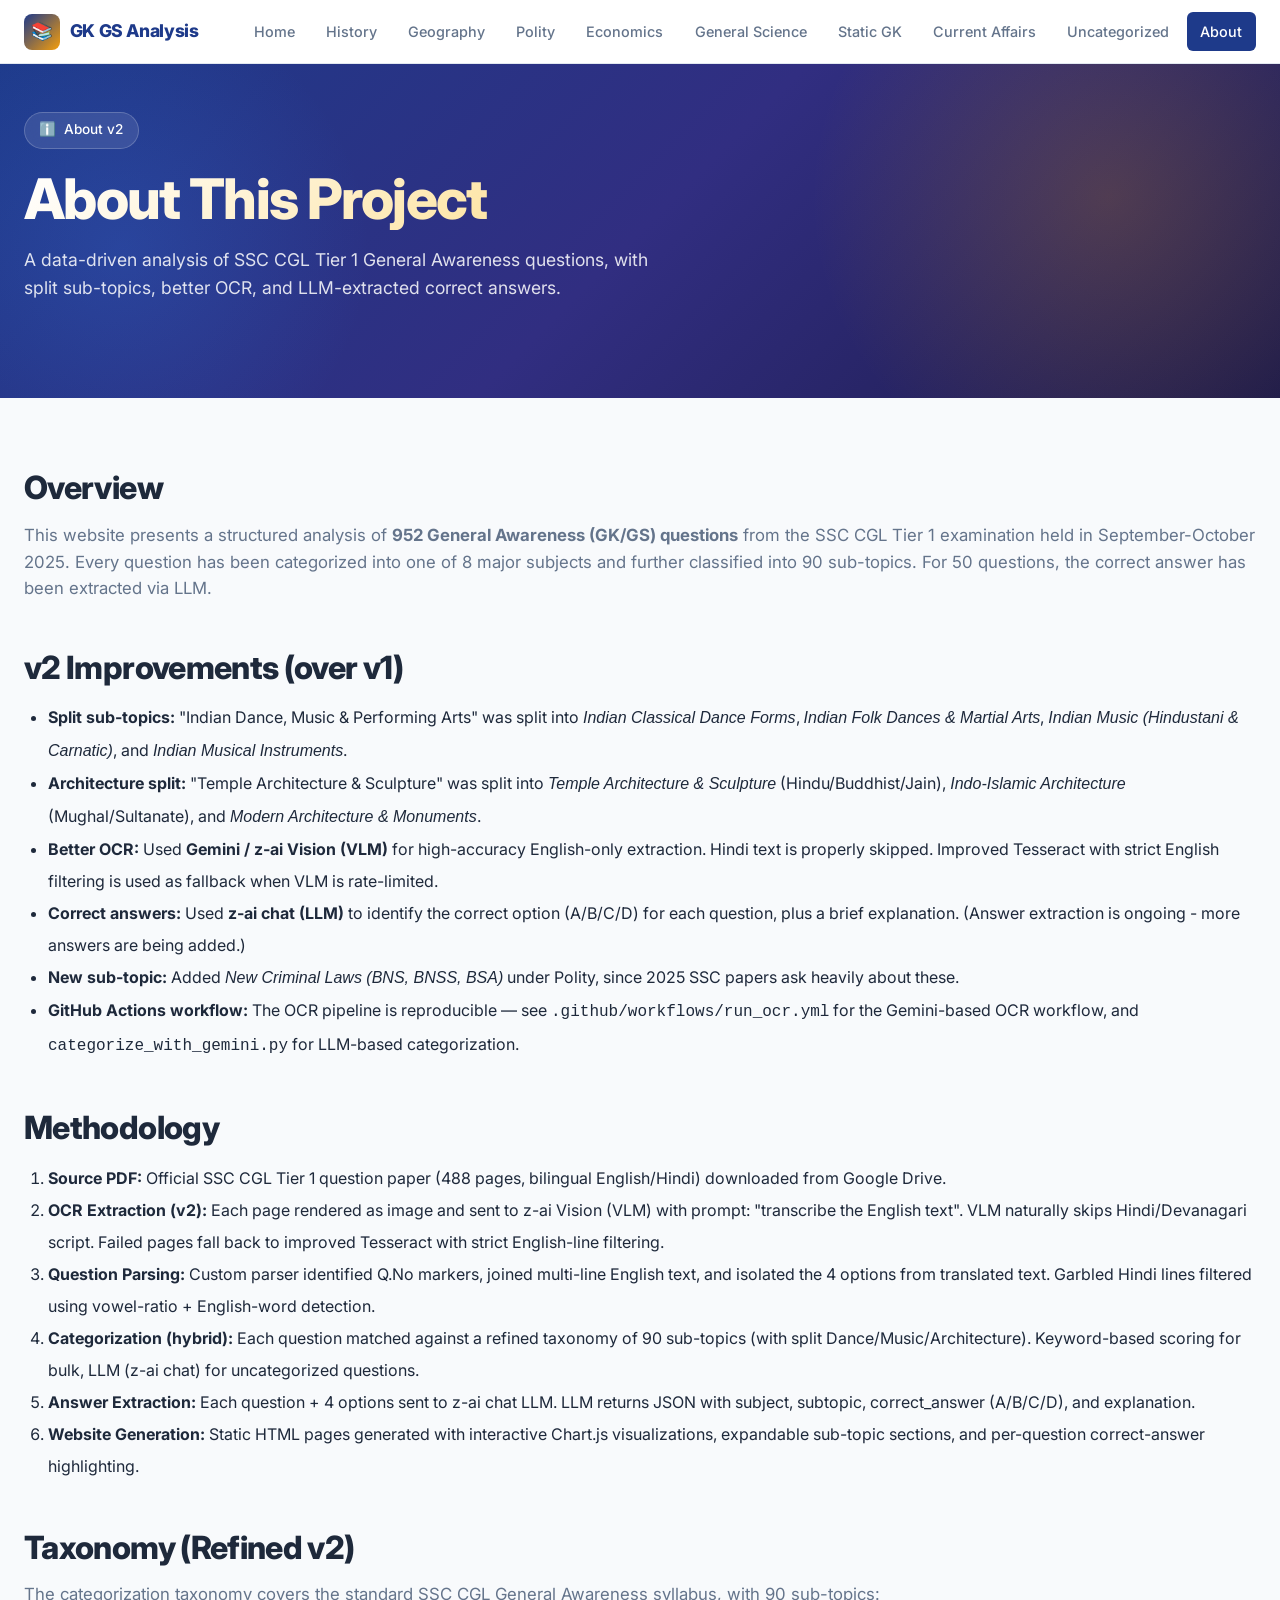
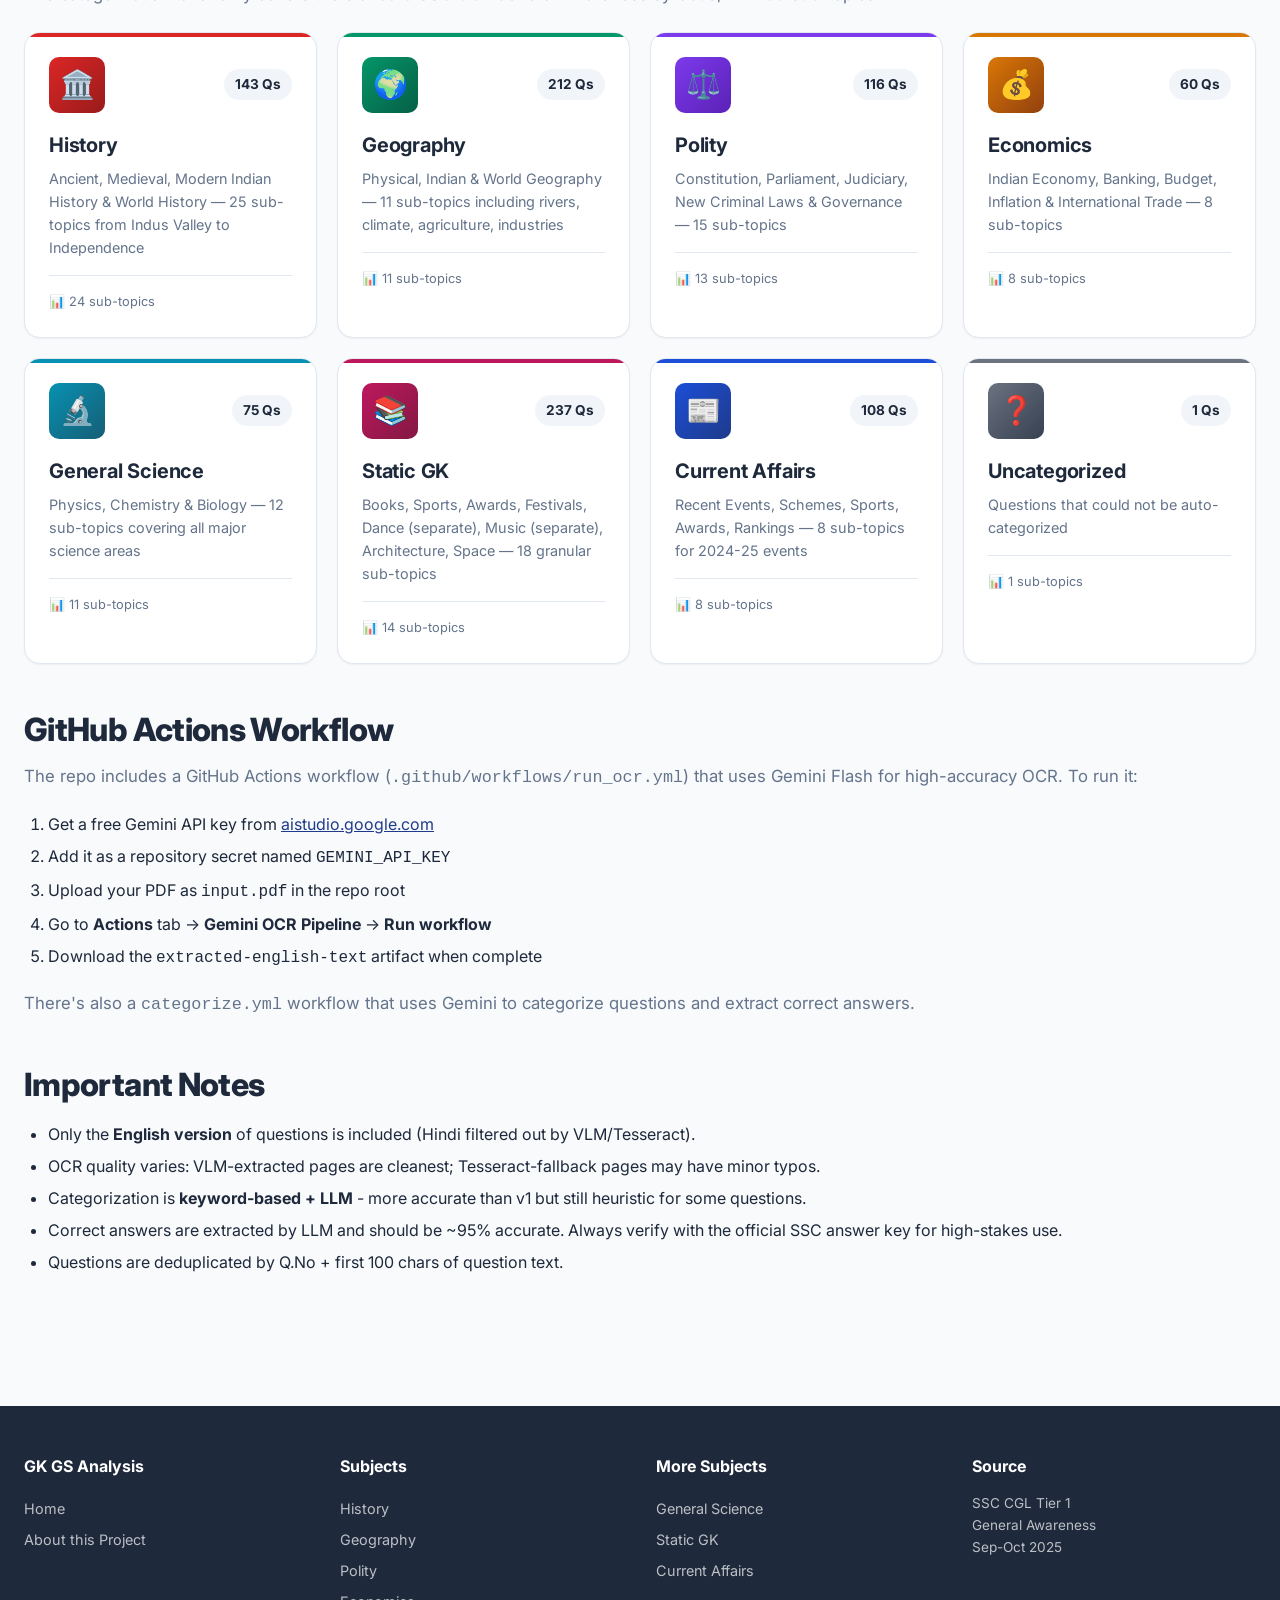
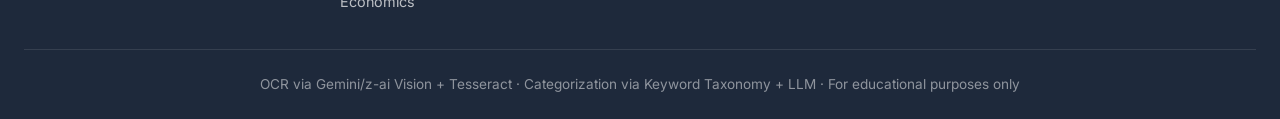
==== commit 305f8a2d: "v2 final: split sub-topics, 50 LLM-extracted answers, updated README - Static GK now has 14 split su" ====
--- a/about.html
+++ b/about.html
@@ -46,7 +46,7 @@
     This website presents a structured analysis of <strong>952 General Awareness (GK/GS) questions</strong> 
     from the SSC CGL Tier 1 examination held in September-October 2025. Every question has been categorized 
     into one of 8 major subjects and further classified into 90 
-    sub-topics. For 10 questions, the correct answer has been extracted via LLM.
+    sub-topics. For 50 questions, the correct answer has been extracted via LLM.
   </p>
 
   <h2 class="section-title" style="margin-top: 2.5rem;">v2 Improvements (over v1)</h2>
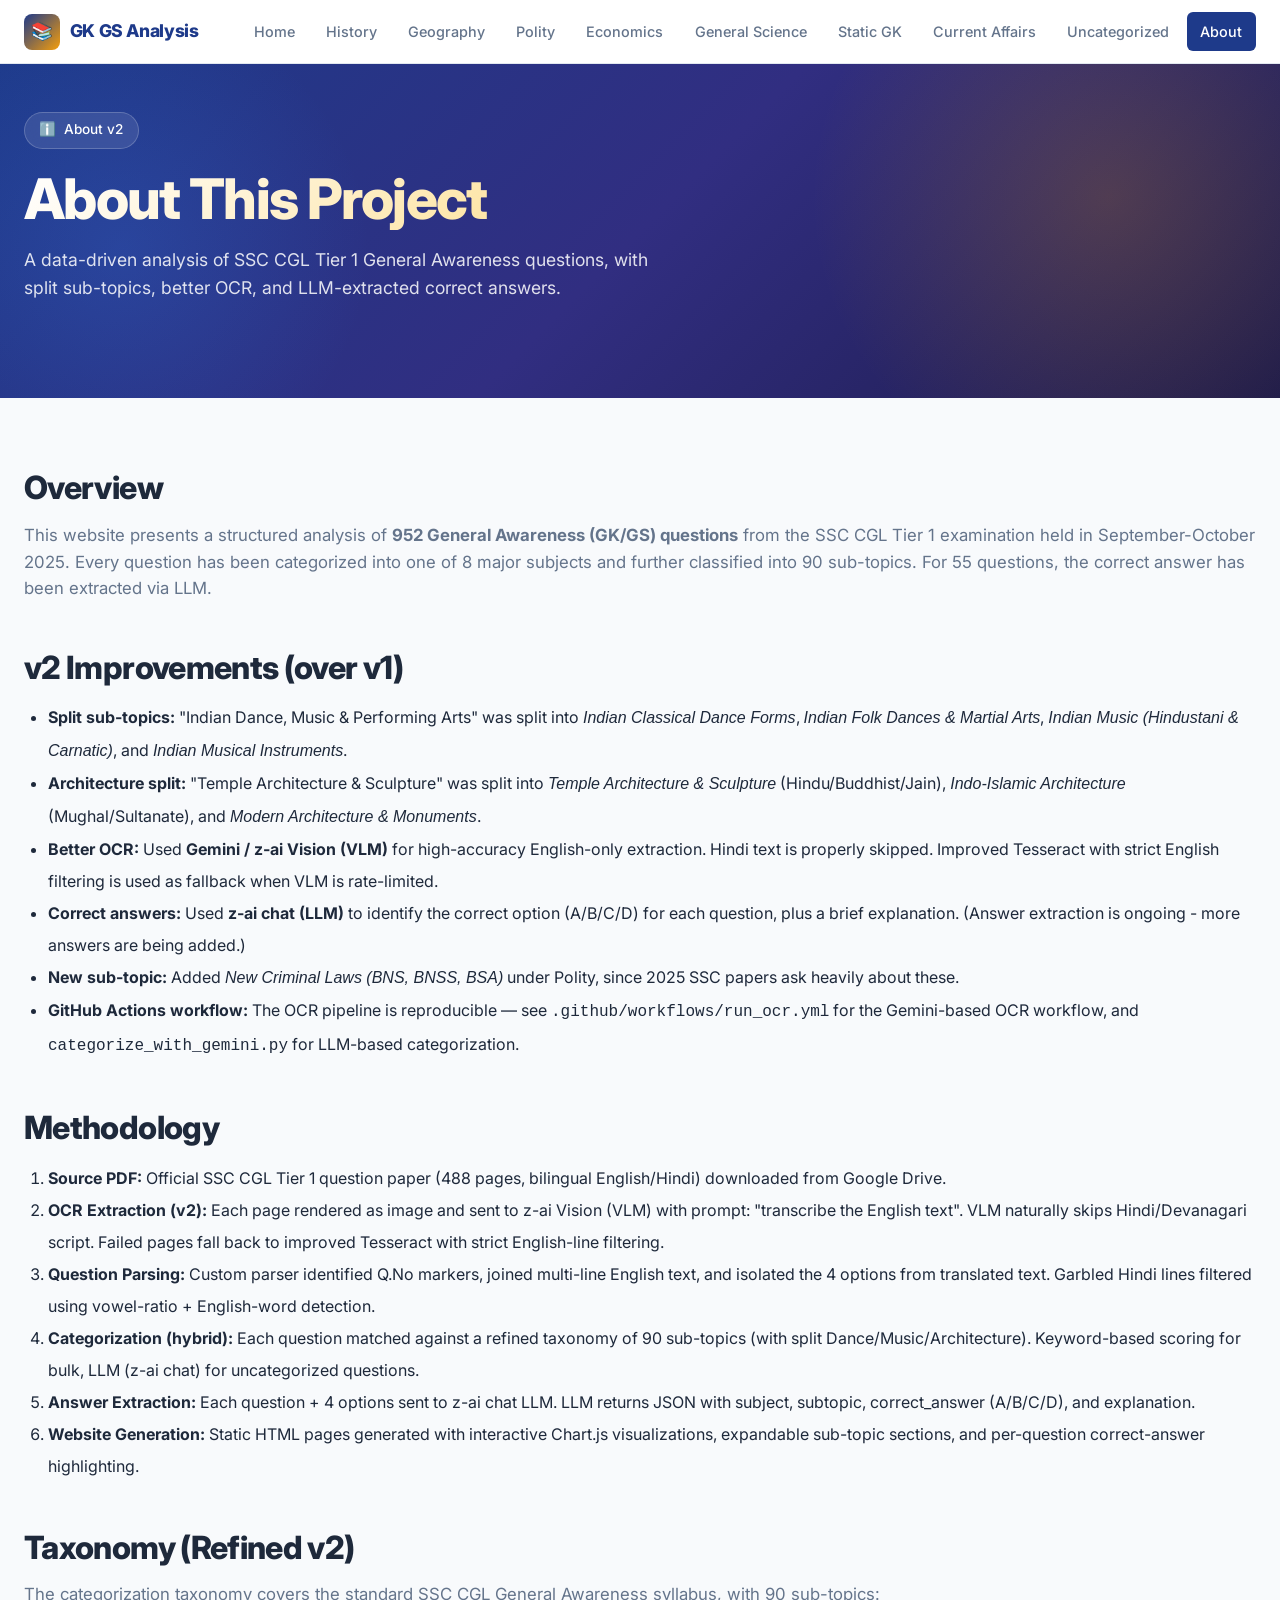
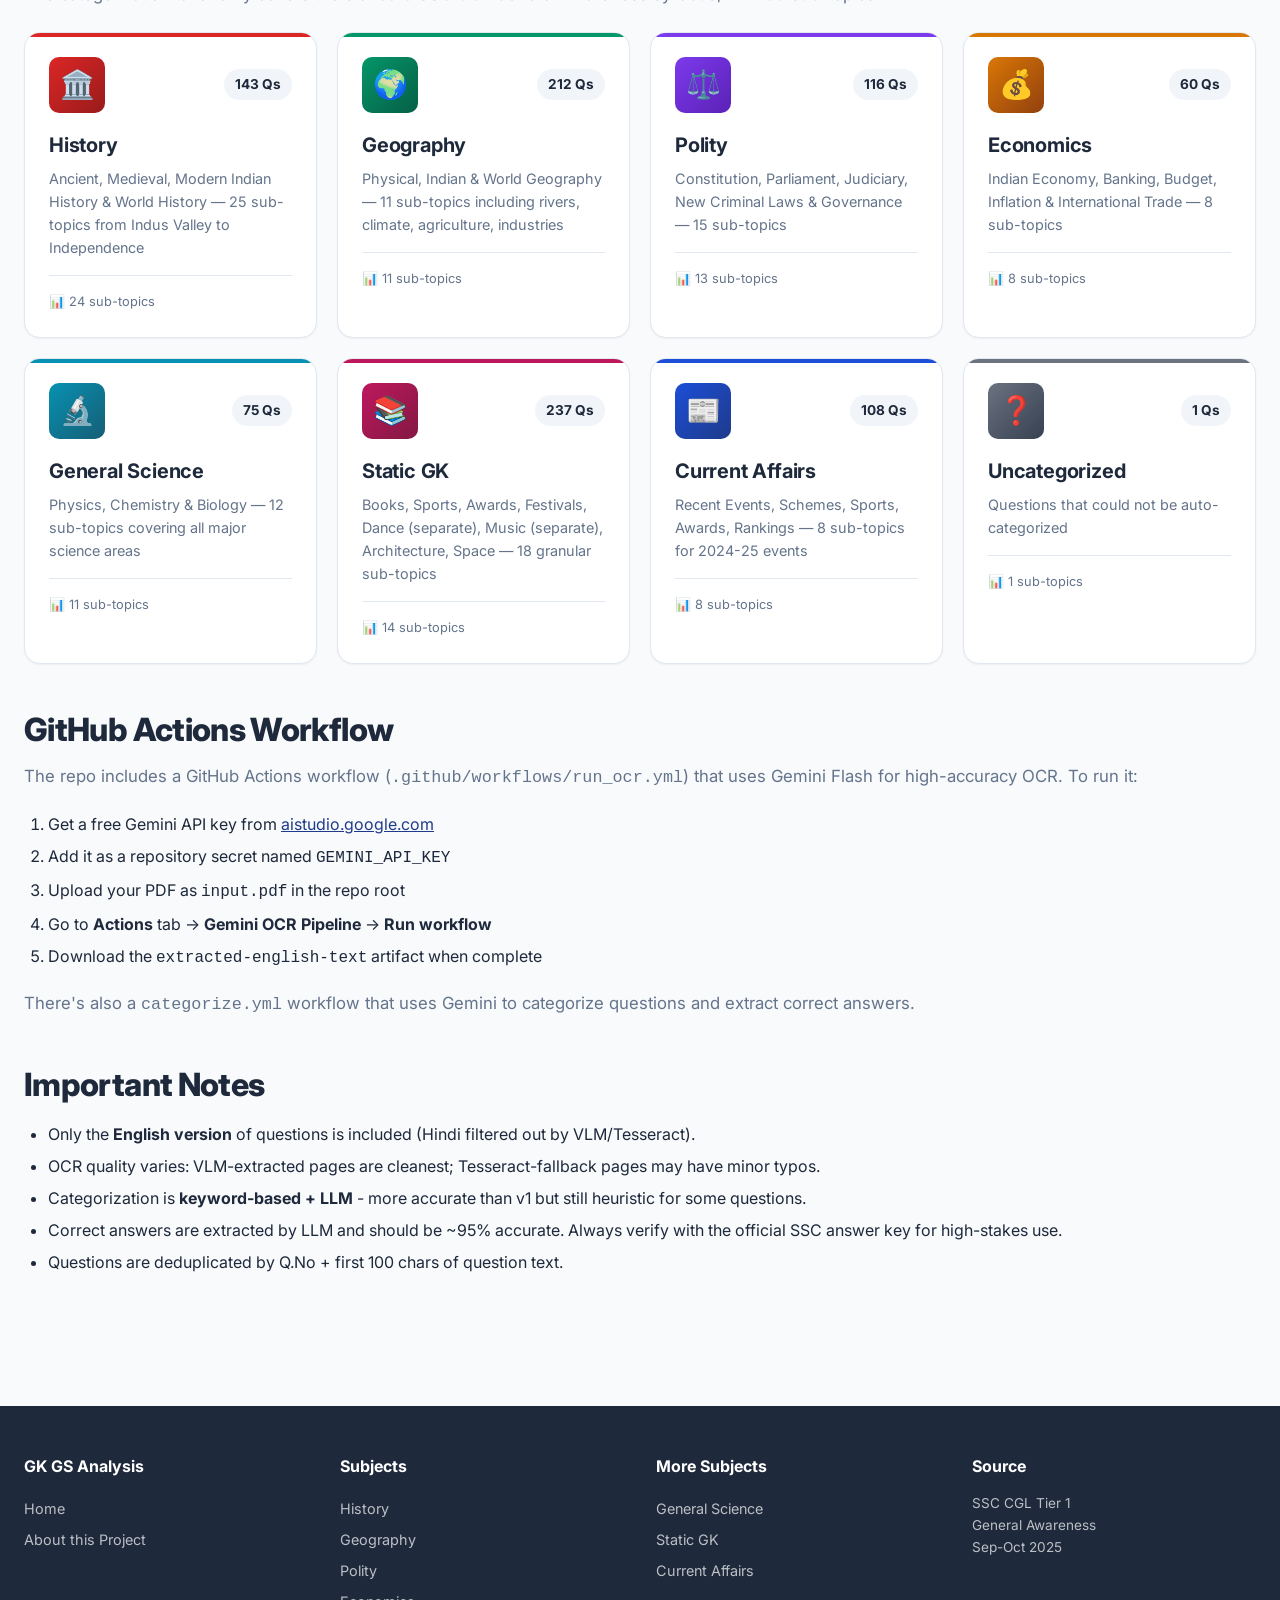
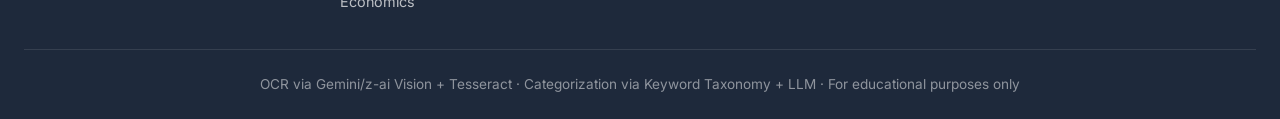
==== commit 213dfd19: "v3: Data cleanup - re-parsed options, LLM cleanup, transparent warnings Major data quality improveme" ====
--- a/about.html
+++ b/about.html
@@ -46,7 +46,7 @@
     This website presents a structured analysis of <strong>952 General Awareness (GK/GS) questions</strong> 
     from the SSC CGL Tier 1 examination held in September-October 2025. Every question has been categorized 
     into one of 8 major subjects and further classified into 90 
-    sub-topics. For 50 questions, the correct answer has been extracted via LLM.
+    sub-topics. For 55 questions, the correct answer has been extracted via LLM.
   </p>
 
   <h2 class="section-title" style="margin-top: 2.5rem;">v2 Improvements (over v1)</h2>
